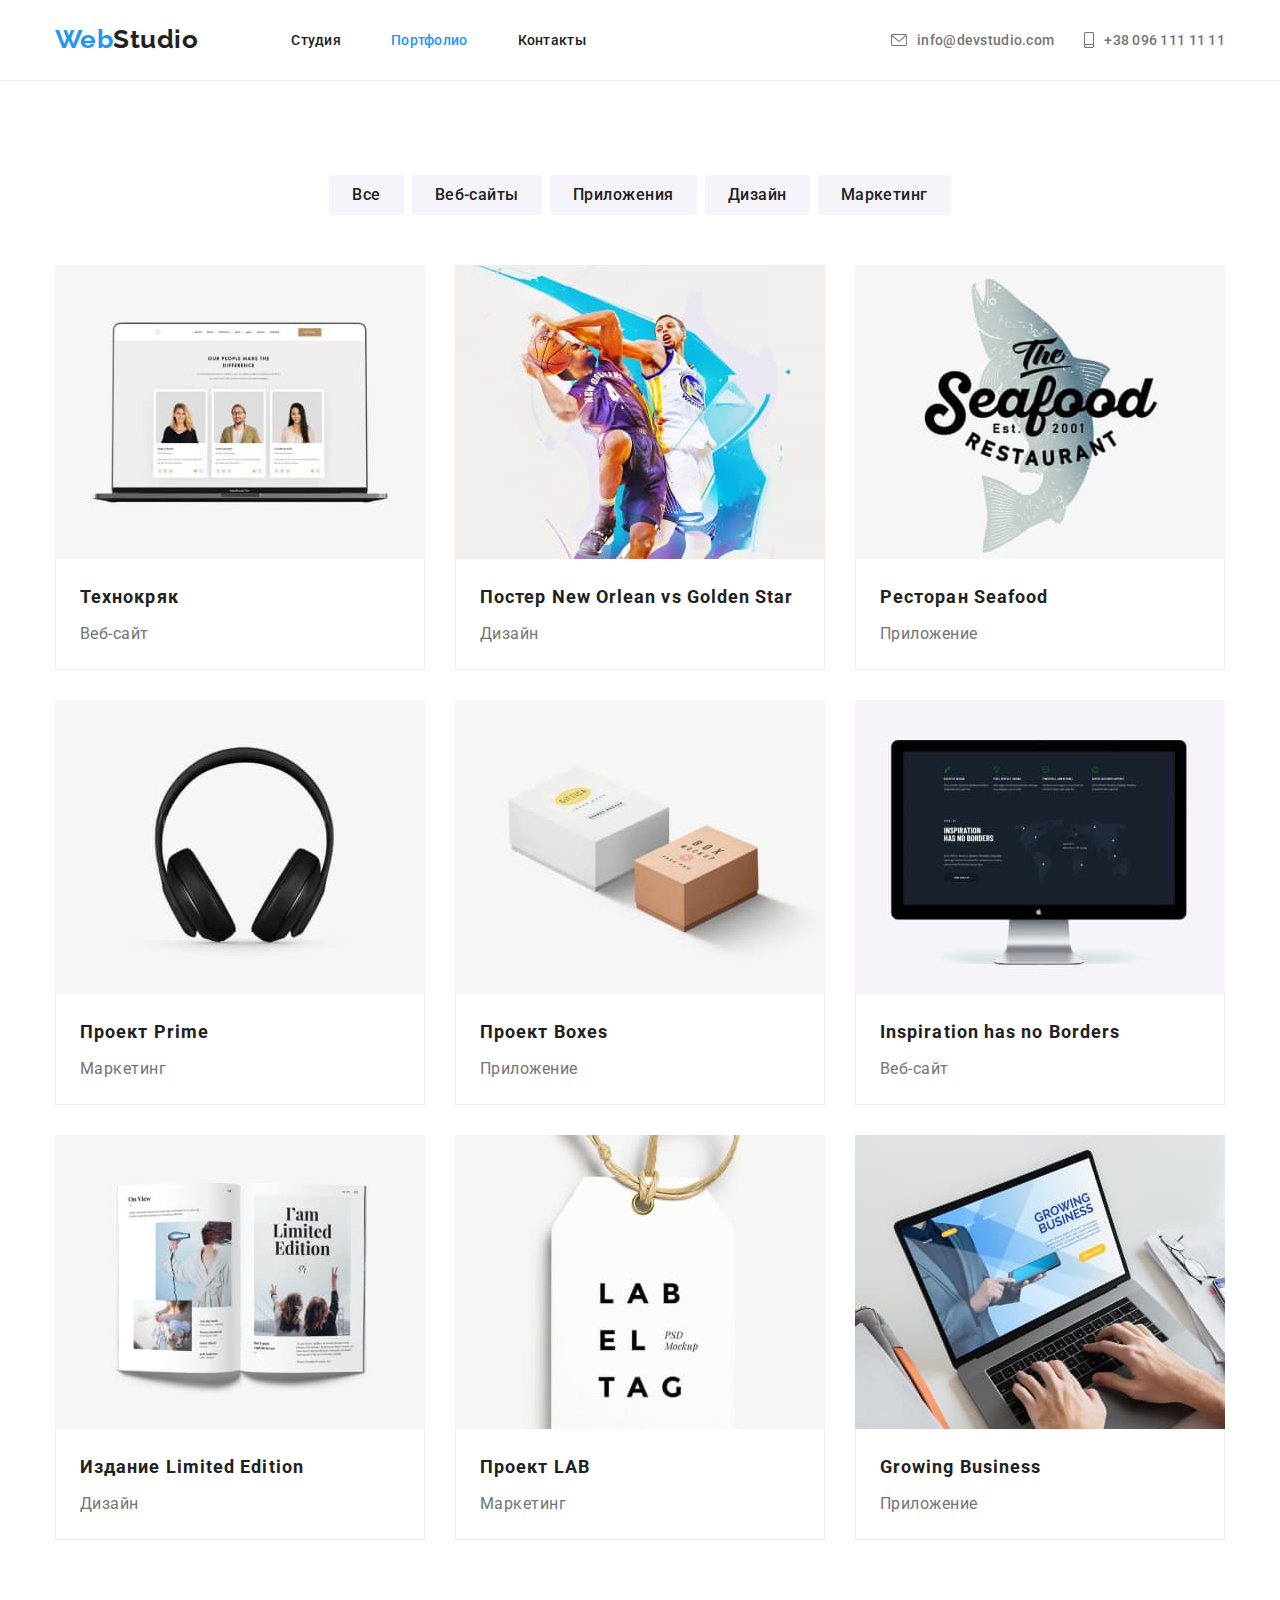
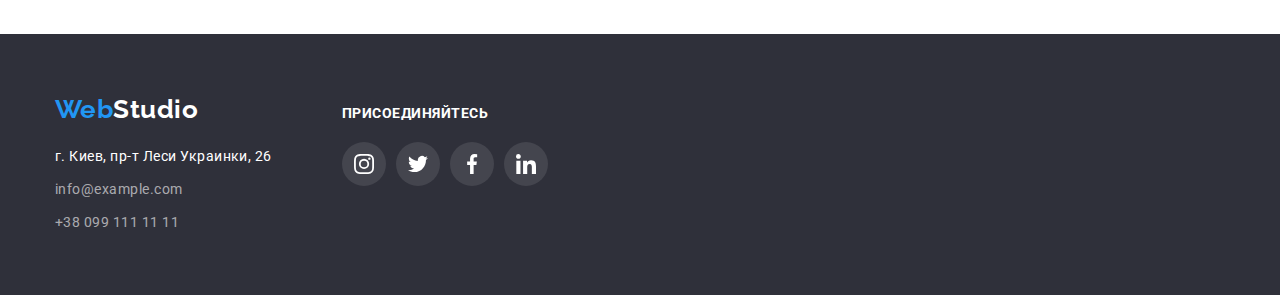
==== portfolio.html @ 502425a2 "Добавляет фиксированный хедер и модальное окно" ====
<!DOCTYPE html>
<html lang="ru">
<head>
    <meta charset="UTF-8">
    <meta http-equiv="X-UA-Compatible" content="IE=edge">
    <meta name="viewport" content="width=device-width, initial-scale=1.0">
    <title>Portfolio</title>
    <link href="https://fonts.googleapis.com/css2?family=Raleway:wght@700&family=Roboto:wght@400;500;700&display=swap"
        rel="stylesheet">
    <link rel="stylesheet" href="https://cdnjs.cloudflare.com/ajax/libs/modern-normalize/1.1.0/modern-normalize.min.css">
    <!-- кастомные стили -->
    <link rel="stylesheet" href="./css/styles.css">
</head>
    <body>
    <header class="page-header">
        <div class="container nav">
            <a href="/" class="logo"><span class="logo-web">Web</span>Studio</a>
            <nav class="navigation">
                <ul class="site-nav list">
                    <li class="item">
                        <a href="./index.html" class="link">Студия</a>
                    </li>
                    <li class="item">
                        <a href="./portfolio.html" class="link current">Портфолио</a>
                    </li>
                    <li class="item">
                        <a href="" class="link">Контакты</a>
                    </li>
                </ul>
            </nav>
            <ul class="contacts-link">
                <li class="item">
                    <a class="link" href="mailto:info@devstudio.com">
                        <svg class="contacts-item" width="16" height="12">
                            <use href="./images/sprite.svg#icon-envelope"></use>
                        </svg>
                        info@devstudio.com</a>
                </li>
                <li class="item">
                    <a class="link" href="tel:+380961111111">
                        <svg class="contacts-item" width="10" height="16">
                            <use href="./images/sprite.svg#icon-smartphone"></use>
                        </svg>
                        +38 096 111 11 11</a>
                </li>
            </ul>
        </div>
    </header>
    <main>
        <section class="section">
            <div class="container">
                <h1 class="visually-hidden">Портфолио</h1>
                <ul class="filters">
                    <li class="filters-button"><button type="button">Все</button></li>
                    <li class="filters-button"><button type="button">Веб-сайты</button></li>
                    <li class="filters-button"><button type="button">Приложения</button></li>
                    <li class="filters-button"><button type="button">Дизайн</button></li>
                    <li class="filters-button"><button type="button">Маркетинг</button></li>
                </ul>
                <ul class="portfolio">
                    <li class="portfolio-card">
                        <a href="" class="portfolio-link">
                            <img class="portfolio-foto" src="./images/portfolio/tecnokriac.jpg" alt="фото сотрудников" width="370">
                            <div class="portfolio-link-container">
                                <h2 class="portfolio-title">Технокряк</h2>
                                <p>Веб-сайт</p>
                            </div>
                        </a>
                    </li>
                    <li class="portfolio-card">
                        <a href="" class="portfolio-link">
                            <img class="portfolio-foto" src="./images/portfolio/poster.jpg" alt="мужчины играют в баскетбол" width="370">
                            <div class="portfolio-link-container">
                                <h2 class="portfolio-title">Постер New Orlean vs Golden Star</h2>
                                <p>Дизайн</p>
                            </div>
                        </a>
                    </li>
                    <li class="portfolio-card">
                        <a href="" class="portfolio-link">
                            <img class="portfolio-foto" src="./images/portfolio/restaurant.jpg" alt="вывеска с названием ресторана" width="370">
                            <div class="portfolio-link-container">
                                <h2 class="portfolio-title">Ресторан Seafood</h2>
                                <p>Приложение</p>
                            </div>
                        </a>
                    </li>
                    <li class="portfolio-card">
                        <a href="" class="portfolio-link">
                            <img class="portfolio-foto" src="./images/portfolio/prime.jpg" alt="наушники" width="370">
                            <div class="portfolio-link-container">
                                <h2 class="portfolio-title">Проект Prime</h2>
                                <p>Маркетинг</p>
                            </div>
                        </a>
                    </li>
                    <li class="portfolio-card">
                        <a href="" class="portfolio-link">
                            <img class="portfolio-foto" src="./images/portfolio/boxes.jpg" alt="две коробочки" width="370">
                            <div class="portfolio-link-container">
                                <h2 class="portfolio-title">Проект Boxes</h2>
                                <p>Приложение</p>
                            </div>
                        </a>
                    </li>
                    <li class="portfolio-card">
                        <a href="" class="portfolio-link">
                            <img class="portfolio-foto" src="./images/portfolio/inspiration.jpg" alt="монитор" width="370">
                            <div class="portfolio-link-container">
                                <h2 class="portfolio-title">Inspiration has no Borders</h2>
                                <p>Веб-сайт</p>
                            </div>
                        </a>
                    </li>
                    <li class="portfolio-card">
                        <a href="" class="portfolio-link">
                            <img class="portfolio-foto" src="./images/portfolio/limited-edition.jpg" alt="открытая книга" width="370">
                            <div class="portfolio-link-container">
                                <h2 class="portfolio-title">Издание Limited Edition</h2>
                                <p>Дизайн</p>
                            </div>
                        </a>
                    </li>
                    <li class="portfolio-card">
                        <a href="" class="portfolio-link">
                            <img class="portfolio-foto" src="./images/portfolio/lab.jpg" alt="бирка с надписью">
                            <div class="portfolio-link-container">
                                <h2 class="portfolio-title">Проект LAB</h2>
                                <p>Маркетинг</p>
                            </div>
                        </a>
                    </li>
                    <li class="portfolio-card">
                        <a href="" class="portfolio-link">
                            <img class="portfolio-foto" src="./images/portfolio/glowing-business.jpg" alt="ноутбук" width="370">
                           <div class="portfolio-link-container">
                                <h2 class="portfolio-title">Growing Business</h2>
                                <p>Приложение</p>
                           </div>
                        </a>
                    </li>
                </ul>
            </div>
        </section>

    </main>
        <!-- Футер -->
    <footer class="footer">
        <div class="container">
            <div class="footer-address">
                <a href="/" class="logo logo-footer"><span class="logo-web">Web</span>Studio</a>
                <address class="address">г. Киев, пр-т Леси Украинки, 26
                    <a href="mailto:info@devstudio.com" class="address-link">info@example.com</a>
                    <a href="tel:+380961111111" class="address-link"> +38 099 111 11 11</a>
                </address>
            </div>
            <div class="connect">
                <h3 class="title">Присоединяйтесь</h3>
                <ul class="social-item">
                    <li class="social-list">
                        <a class="social-link" href="https://www.instagram.com/" target="_blank">
                            <svg class="social-icon">
                                <use href="./images/sprite.svg#instagram"></use>
                            </svg>
                        </a>
                    </li>
                    <li class="social-list">
                        <a class="social-link" href="https://www.twitter.com/" target="_blank">
                            <svg class="social-icon">
                                <use href="./images/sprite.svg#twitter"></use>
                            </svg>
                        </a>
                    </li>
                    <li class="social-list">
                        <a class="social-link" href="https://www.facebook.com/" target="_blank">
                            <svg class="social-icon">
                                <use href="./images/sprite.svg#facebook"></use>
                            </svg>
                        </a>
                    </li>
                    <li class="social-list">
                        <a class="social-link" href="https://www.linkedin.com/" target="_blank">
                            <svg class="social-icon">
                                <use href="./images/sprite.svg#linkedin"></use>
                            </svg>
                        </a>
                    </li>
                </ul>
            </div>
    
        </div>
    </footer>
    <!-- Скрипт для фиксированного хедера  -->
    <script>
        const { height: pageHeaderHeight } = document
            .querySelector(".page-header")
            .getBoundingClientRect();

        document.body.style.paddingTop = `${pageHeaderHeight}px`;
    </script>
    </body>
</html>
---- css/styles.css ----
:root {
  --primary-text-color: #757575;
  --title-text-color: #212121;
  --accent-color: #2196f3;
  --primary-white-color: #e5e5e5;
  --primary-dark-color: #2f303a;
  --section-color: #f5f4fa;
  --secondary-white-color: #ffffff;
  --address-color: rgba(255, 255, 255, 0.6);
  --icon-color: #afb1b8;
  /* переменные шрифта */
  --main-font: Roboto, sans-serif;
  --accent-font: Raleway, sans-serif;
}

body {
  background-color: var(--secondary-white-color);
  color: var(--primary-text-color);

  font-family: var(--main-font);
  letter-spacing: 0.03em;
}

.section {
  padding: 94px 0;
}
/* Утилиты */

.list,
ul {
  list-style: none;
  padding-left: 0;
  margin-top: 0;
  margin-bottom: 0;
}

h1,
h2,
h3 {
  margin-top: 0;
  margin-bottom: 0;
}
img {
  display: block;
}
header {
  background-color: var(--secondary-white-color);
}

button {
  padding: 6px 22px;
  min-width: 73px;

  font-family: inherit;
  font-weight: 500;
  font-size: 16px;
  line-height: 1.6;
  text-align: center;
  letter-spacing: 0.03em;
  cursor: pointer;
  text-align: center;

  border-radius: 4px;
  border: 1px solid transparent;

  color: var(--title-text-color);
  background-color: var(--section-color);
}

button:focus,
button:hover {
  color: var(--secondary-white-color);
  background-color: var(--accent-color);
  box-shadow: 0px 3px 1px rgba(0, 0, 0, 0.1), 0px 1px 2px rgba(0, 0, 0, 0.08),
    0px 2px 2px rgba(0, 0, 0, 0.12);
}

.container {
  margin-left: auto;
  margin-right: auto;
  width: 1200px;
  padding-left: 15px;
  padding-right: 15px;
}
/* скрыть заголовок */
.visually-hidden {
  position: absolute;
  white-space: nowrap;
  width: 1px;
  height: 1px;
  overflow: hidden;
  border: 0;
  padding: 0;
  clip: rect(0 0 0 0);
  clip-path: inset(50%);
  margin: -1px;
}
/* Шапка сайта */

/* фиксированный хедер */
.page-header {
  position: fixed;
  top: 0;
  left: 0;
  width: 100%;
  min-height: 80px;
  border-bottom: 1px solid #ececec;
}
/* Лого */
.logo {
  color: var(--title-text-color);
  font-family: var(--accent-font);
  font-weight: 700;
  font-size: 26px;
  line-height: 1.2;
  text-decoration: none;
}

.logo-web {
  color: var(--accent-color);
}

.nav {
  display: flex;
  align-items: center;
}
.navigation {
  margin-left: 93px;
}

.site-nav {
  display: flex;
}

.site-nav .item:not(:last-child) {
  margin-right: 50px;
}
.site-nav a {
  display: block;
  padding-top: 32px;
  padding-bottom: 32px;

  color: var(--title-text-color);
  font-weight: 500;
  font-size: 14px;
  line-height: 1.15;
  letter-spacing: 0.02em;
  text-decoration: none;
}

.site-nav a:hover,
.site-nav a:focus {
  color: var(--accent-color);
}
.list .current {
  color: var(--accent-color);
}

.contacts-link {
  display: flex;
  margin-left: auto;
  align-items: center;
}

.link {
  display: flex;
  align-items: center;
}
.contacts-item {
  margin-right: 10px;
  fill: currentColor;
}

.contacts-link .item:not(:last-child) {
  margin-right: 30px;
}
.contacts-link a {
  display: flex;
  padding-top: 32px;
  padding-bottom: 32px;
  align-items: center;
  color: var(--primary-text-color);
  font-weight: 500;
  font-size: 14px;
  line-height: 0.15;
  letter-spacing: 0.02em;
  text-decoration: none;
}

.contacts-link a:hover,
.contacts-link a:focus {
  color: var(--accent-color);
}

.contacts-item:hover,
.contacts-item:focus {
  fill: var(--accent-color);
}

/* Герой */
.hero {
  text-align: center;
  padding-top: 200px;
  padding-bottom: 200px;
}

.overlay {
  max-width: 1600px;
  height: 600px;
  margin-left: auto;
  margin-right: auto;

  background-image: linear-gradient(
      to right,
      rgba(47, 48, 58, 0.4),
      rgba(47, 48, 58, 0.4)
    ),
    url("../images/hero.jpg");

  background-color: #c4c4c4;
  background-size: contain;
}
.hero-title {
  margin: 0 auto 30px;
  max-width: 696px;

  color: var(--secondary-white-color);
  font-weight: 900;
  font-size: 44px;
  line-height: 1.37;
  text-transform: uppercase;
  letter-spacing: 0.06em;
}

.hero-button {
  padding: 10px 32px;
  min-width: 200px;

  color: var(--secondary-white-color);
  letter-spacing: 0.06em;
  text-align: center;

  background-color: var(--accent-color);
  border-radius: 4px;
  border: 1px solid transparent;
}
.hero-button:hover,
.hero-button:focus {
  background-color: #188ce8;
}
/* Преимущества */

.feature {
  display: flex;
  flex-wrap: wrap;
}
.feature .item {
  width: calc((100% - 90px) / 4);
  margin-right: 30px;
  margin-bottom: 30px;
}

.icon {
  width: 70px;
  height: 70px;
}

.item-icon {
  display: flex;
  align-items: center;
  justify-content: center;

  width: 270px;
  height: 120px;
  margin-bottom: 30px;

  background-color: var(--section-color);
  border-radius: 4px;
}

.feature .item:nth-child(4n) {
  margin-right: 0;
}

.feature .item:nth-last-child(-n + 4) {
  margin-bottom: 0;
}

.feature .title {
  color: var(--title-text-color);
  font-weight: 700;
  font-size: 14px;
  line-height: 1.14;
  text-transform: uppercase;

  margin-top: 0;
  margin-bottom: 10px;
}
.feature p {
  font-size: 14px;
  line-height: 1.71;

  margin-top: 0;
  margin-bottom: 0;
}

/* Наши услуги */
.work {
  padding-top: 0;
}
.section-title {
  color: var(--title-text-color);
  font-weight: 700;
  font-size: 36px;
  line-height: 1.17;
  text-align: center;

  margin-top: 0;
  margin-bottom: 50px;
}
.work-list {
  display: flex;
  flex-wrap: wrap;
}

.work-list-item:not(:nth-child(3n)) {
  margin-right: 30px;
}

/* Наша команда */
.team {
  background-color: var(--section-color);
}
.team-list {
  display: flex;
  flex-wrap: wrap;
  margin: -15px;
}

.team-list .team-card {
  width: 270px;
}

.team-card {
  width: 270px;
  margin: 15px;

  background: #ffffff;
  box-shadow: 0px 1px 3px rgba(0, 0, 0, 0.12), 0px 1px 1px rgba(0, 0, 0, 0.14),
    0px 2px 1px rgba(0, 0, 0, 0.2);
  border-radius: 0px 0px 4px 4px;
}
.team-card h3 {
  margin-bottom: 10px;

  font-weight: 500;
  font-size: 16px;
  line-height: 1.19;
  color: var(--title-text-color);
  text-align: center;
}

.team-card p {
  margin-top: 0;

  font-size: 16px;
  line-height: 1.19;
  color: var(--primary-text-color);
  text-align: center;
}
.team-title {
  padding-top: 30px;
  padding-bottom: 30px;
}
.social-item {
  display: flex;
  align-items: baseline;
  justify-content: center;
}

.social-list:not(:last-child) {
  margin-right: 10px;
}

.social-link {
  display: flex;
  width: 44px;
  height: 44px;
  padding: 0;
  border: none;
  border-radius: 50%;
  align-items: center;
  justify-content: center;
}

.social-icon {
  width: 20px;
  height: 20px;
  fill: var(--icon-color);
}
.social-link:hover .social-icon,
.social-link:focus .social-icon {
  fill: var(--secondary-white-color);
}
/* Постоянные клиенты  */
.client {
  display: flex;
  flex-wrap: wrap;
}
.client-item {
  display: flex;
  width: calc((100% - 5 * 30px) / 6);
  height: 92px;
  border: 1px solid var(--icon-color);
  border-radius: 4px;
  justify-content: center;
  align-items: center;
}

.client-item:not(:nth-child(6n)) {
  margin-right: 30px;
}
.client-item:hover,
.client-item:focus {
  border: 1px solid var(--accent-color);
}
.client-link {
  display: flex;

  justify-content: center;
  align-items: center;
  width: 170px;
  height: 92px;
}
.client-icon {
  width: 106px;
  height: 60px;
  fill: var(--icon-color);
}

.client-item:hover .client-icon,
.client-item:focus .client-icon {
  fill: var(--accent-color);
}
/* Футер */
footer {
  background-color: var(--primary-dark-color);
  padding-top: 60px;
  padding-bottom: 60px;
}
.footer .container {
  display: flex;
  align-items: baseline;
}
.footer-address {
  margin-right: 70px;
}
.footer .logo {
  color: var(--secondary-white-color);
}

.logo-footer {
  display: block;
  margin-bottom: 20px;
}
.address {
  display: block;

  color: var(--secondary-white-color);
  font-size: 14px;
  font-style: normal;
  line-height: 1.7;
}
.address > .address-link {
  padding-top: 9px;
}
.address-link {
  display: block;

  color: var(--address-color);

  font-weight: 400;
  font-size: 14px;

  line-height: 1.7;
  text-decoration: none;
}

.address-link:hover,
.address-link:focus {
  color: var(--accent-color);
}

.connect .title {
  margin-bottom: 20px;

  color: var(--secondary-white-color);
  font-weight: 700;
  font-size: 14px;
  line-height: 1.14;
  text-transform: uppercase;
}

.connect .social-link {
  background-color: rgba(255, 255, 255, 0.1);
}
.social-link:hover,
.social-link:focus {
  background-color: var(--accent-color);
}
.connect .social-icon {
  fill: var(--secondary-white-color);
}

/* Модальное окно */
.backdrop {
  position: fixed;
  top: 0;
  left: 0;
  width: 100%;
  height: 100%;

  background: rgba(0, 0, 0, 0.2);
}
.modal {
  position: absolute;
  top: 50%;
  left: 50%;
  transform: translate(-50%, -50%);
  min-width: 528px;
  min-height: 581px;

  background: #ffffff;
  box-shadow: 0px 1px 3px rgba(0, 0, 0, 0.12), 0px 1px 1px rgba(0, 0, 0, 0.14),
    0px 2px 1px rgba(0, 0, 0, 0.2);
  border-radius: 4px;
}
.modal .close {
  display: flex;
  align-items: center;
  justify-content: center;
  min-width: 30px;
  height: 30px;
  padding: 0;
  margin-top: 8px;
  margin-right: 8px;
  margin-left: auto;

  border-radius: 50%;
  background: #ffffff;
  border: 1px solid rgba(0, 0, 0, 0.1);
}
.backdrop.is-hidden {
  opacity: 0;
  pointer-events: none;
}

/* портфолио */
.filters {
  display: flex;
  flex-wrap: wrap;
  justify-content: center;
  margin-bottom: 50px;
}
.filters-button:not(:last-child) {
  margin-right: 8px;
}

.portfolio {
  display: flex;
  flex-wrap: wrap;
}
.portfolio-card {
  width: 370px;
  background: #ffffff;
}

.portfolio-card:not(:nth-child(3n)) {
  margin-right: 30px;
}
.portfolio-card:not(:nth-last-child(-n + 3)) {
  margin-bottom: 30px;
}
.portfolio-link:hover,
.portfolio-link:focus {
  box-shadow: 0px 1px 1px rgba(0, 0, 0, 0.12), 0px 4px 4px rgba(0, 0, 0, 0.06),
    1px 4px 6px rgba(0, 0, 0, 0.16);
}
.portfolio-link {
  display: block;
  text-decoration: none;
}

.portfolio-link-container {
  padding: 20px 24px;
  border-left: 1px solid #eeeeee;
  border-bottom: 1px solid #eeeeee;
  border-right: 1px solid #eeeeee;
}
.portfolio-title {
  color: var(--title-text-color);
  font-size: 18px;
  line-height: 2;

  letter-spacing: 0.06em;

  margin-bottom: 4px;
}
.portfolio-link p {
  color: var(--primary-text-color);

  font-size: 16px;
  line-height: 1.88;

  margin: 0;
}
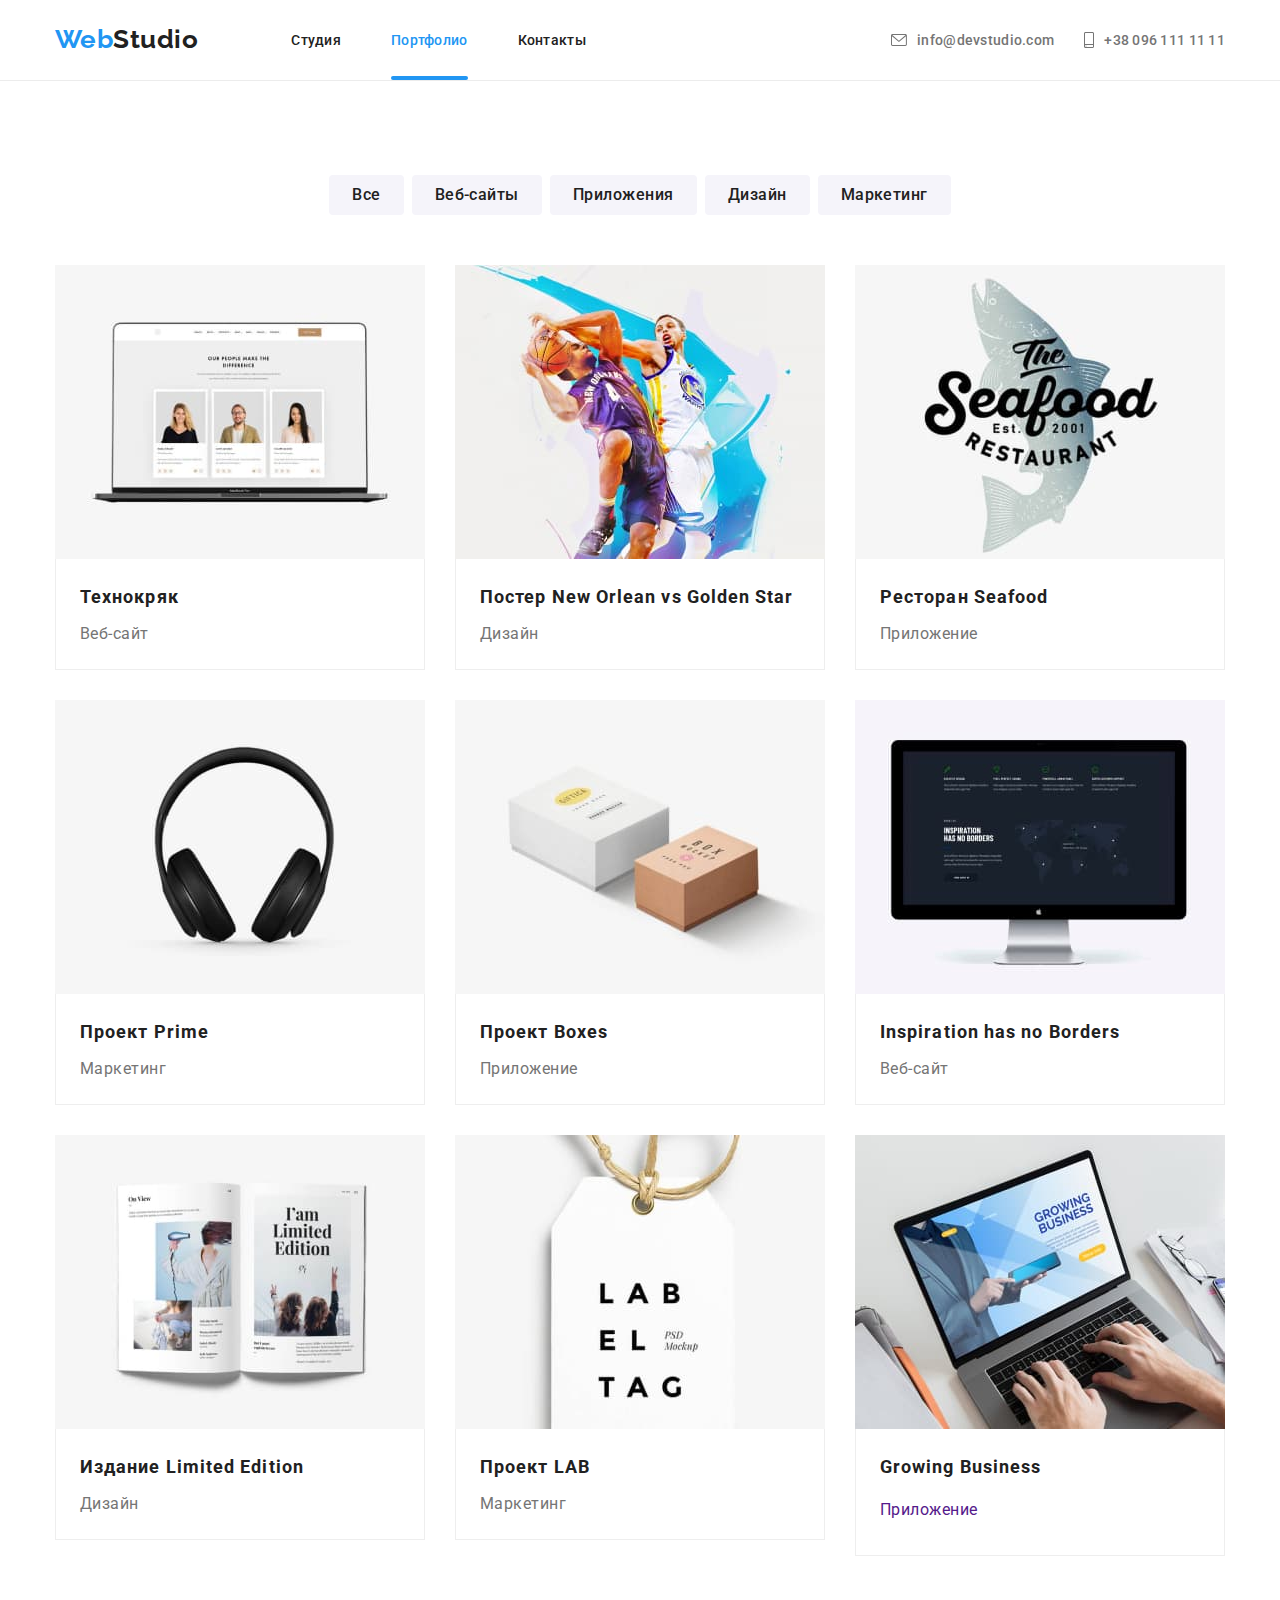
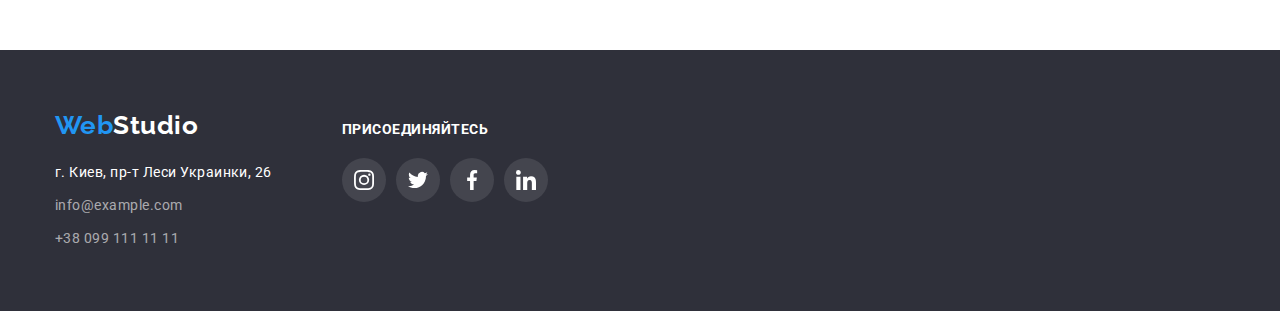
==== commit bab06bff: "Добавляет оверлей в карточки Портфолио" ====
--- a/portfolio.html
+++ b/portfolio.html
@@ -12,6 +12,7 @@
     <link rel="stylesheet" href="./css/styles.css">
 </head>
     <body>
+        <!-- Шапка сайта -->
     <header class="page-header">
         <div class="container nav">
             <a href="/" class="logo"><span class="logo-web">Web</span>Studio</a>
@@ -60,82 +61,136 @@
                 <ul class="portfolio">
                     <li class="portfolio-card">
                         <a href="" class="portfolio-link">
+                            <div class="portfolio-foto-overlay">
                             <img class="portfolio-foto" src="./images/portfolio/tecnokriac.jpg" alt="фото сотрудников" width="370">
-                            <div class="portfolio-link-container">
-                                <h2 class="portfolio-title">Технокряк</h2>
-                                <p>Веб-сайт</p>
-                            </div>
-                        </a>
-                    </li>
-                    <li class="portfolio-card">
-                        <a href="" class="portfolio-link">
-                            <img class="portfolio-foto" src="./images/portfolio/poster.jpg" alt="мужчины играют в баскетбол" width="370">
+                            <div class="portfolio-overlay">
+                                <p class="overlay-text">Ресурс предлагает комплексные предложения с разным уровнем функционала и сервисов. Все это позволит посетителю получить
+                                исчерпывающие сведения о компании или частном лице</p>
+                            </div>
+                            </div>
+                        <div class="portfolio-link-container">
+                            <h2 class="portfolio-title">Технокряк</h2>
+                            <p class="portfolio-text">Веб-сайт</p>
+                        </div>
+                        </a>                        
+                    </li>
+                    <li class="portfolio-card">
+                        <a href="" class="portfolio-link">
+                            <div class="portfolio-foto-overlay">
+                                <img class="portfolio-foto" src="./images/portfolio/poster.jpg" alt="мужчины играют в баскетбол" width="370">
+                                <div class="portfolio-overlay">
+                                    <p class="overlay-text">Ресурс предлагает комплексные предложения с разным уровнем функционала и сервисов. Все это
+                                    позволит посетителю получить исчерпывающие сведения о компании или частном лице</p>
+                                </div>
+                            </div>
                             <div class="portfolio-link-container">
                                 <h2 class="portfolio-title">Постер New Orlean vs Golden Star</h2>
-                                <p>Дизайн</p>
-                            </div>
-                        </a>
-                    </li>
-                    <li class="portfolio-card">
-                        <a href="" class="portfolio-link">
-                            <img class="portfolio-foto" src="./images/portfolio/restaurant.jpg" alt="вывеска с названием ресторана" width="370">
+                                <p class="portfolio-text">Дизайн</p>
+                            </div>
+                        </a>
+                    </li>
+                    <li class="portfolio-card">
+                        <a href="" class="portfolio-link">
+                            <div class="portfolio-foto-overlay">
+                                <img class="portfolio-foto" src="./images/portfolio/restaurant.jpg" alt="вывеска с названием ресторана" width="370">
+                                <div class="portfolio-overlay">
+                                    <p class="overlay-text">Ресурс предлагает комплексные предложения с разным уровнем функционала и сервисов. Все это
+                                        позволит посетителю получить исчерпывающие сведения о компании или частном лице</p>
+                                </div>
+                            </div>
                             <div class="portfolio-link-container">
                                 <h2 class="portfolio-title">Ресторан Seafood</h2>
-                                <p>Приложение</p>
-                            </div>
-                        </a>
-                    </li>
-                    <li class="portfolio-card">
-                        <a href="" class="portfolio-link">
-                            <img class="portfolio-foto" src="./images/portfolio/prime.jpg" alt="наушники" width="370">
+                                <p class="portfolio-text">Приложение</p>
+                            </div>
+                        </a>
+                    </li>
+                    <li class="portfolio-card">
+                        <a href="" class="portfolio-link">
+                            <div class="portfolio-foto-overlay">
+                                <img class="portfolio-foto" src="./images/portfolio/prime.jpg" alt="наушники" width="370">
+                                <div class="portfolio-overlay">
+                                    <p class="overlay-text">Ресурс предлагает комплексные предложения с разным уровнем функционала и сервисов. Все это
+                                        позволит посетителю получить исчерпывающие сведения о компании или частном лице</p>
+                                </div>
+                            </div>
                             <div class="portfolio-link-container">
                                 <h2 class="portfolio-title">Проект Prime</h2>
-                                <p>Маркетинг</p>
-                            </div>
-                        </a>
-                    </li>
-                    <li class="portfolio-card">
-                        <a href="" class="portfolio-link">
-                            <img class="portfolio-foto" src="./images/portfolio/boxes.jpg" alt="две коробочки" width="370">
+                                <p class="portfolio-text">Маркетинг</p>
+                            </div>
+                        </a>
+                    </li>
+                    <li class="portfolio-card">
+                        <a href="" class="portfolio-link">
+                            <div class="portfolio-foto-overlay">
+                                <img class="portfolio-foto" src="./images/portfolio/boxes.jpg" alt="две коробочки" width="370">
+                                <div class="portfolio-overlay">
+                                    <p class="overlay-text">Ресурс предлагает комплексные предложения с разным уровнем функционала и сервисов. Все это
+                                        позволит посетителю получить исчерпывающие сведения о компании или частном лице</p>
+                                </div>
+                            </div>
                             <div class="portfolio-link-container">
                                 <h2 class="portfolio-title">Проект Boxes</h2>
-                                <p>Приложение</p>
-                            </div>
-                        </a>
-                    </li>
-                    <li class="portfolio-card">
-                        <a href="" class="portfolio-link">
-                            <img class="portfolio-foto" src="./images/portfolio/inspiration.jpg" alt="монитор" width="370">
+                                <p class="portfolio-text">Приложение</p>
+                            </div>
+                        </a>
+                    </li>
+                    <li class="portfolio-card">
+                        <a href="" class="portfolio-link">
+                            <div class="portfolio-foto-overlay">
+                                <img class="portfolio-foto" src="./images/portfolio/inspiration.jpg" alt="монитор" width="370">
+                                <div class="portfolio-overlay">
+                                    <p class="overlay-text">Ресурс предлагает комплексные предложения с разным уровнем функционала и сервисов. Все это
+                                        позволит посетителю получить исчерпывающие сведения о компании или частном лице</p>
+                                </div>
+                            </div>
                             <div class="portfolio-link-container">
                                 <h2 class="portfolio-title">Inspiration has no Borders</h2>
-                                <p>Веб-сайт</p>
-                            </div>
-                        </a>
-                    </li>
-                    <li class="portfolio-card">
-                        <a href="" class="portfolio-link">
-                            <img class="portfolio-foto" src="./images/portfolio/limited-edition.jpg" alt="открытая книга" width="370">
+                                <p class="portfolio-text">Веб-сайт</p>
+                            </div>
+                        </a>
+                    </li>
+                    <li class="portfolio-card">
+                        <a href="" class="portfolio-link">
+                            <div class="portfolio-foto-overlay">
+                                <img class="portfolio-foto" src="./images/portfolio/limited-edition.jpg" alt="открытая книга" width="370">
+                                <div class="portfolio-overlay">
+                                    <p class="overlay-text">Ресурс предлагает комплексные предложения с разным уровнем функционала и сервисов. Все это
+                                        позволит посетителю получить исчерпывающие сведения о компании или частном лице</p>
+                                </div>
+                            </div>
                             <div class="portfolio-link-container">
                                 <h2 class="portfolio-title">Издание Limited Edition</h2>
-                                <p>Дизайн</p>
-                            </div>
-                        </a>
-                    </li>
-                    <li class="portfolio-card">
-                        <a href="" class="portfolio-link">
-                            <img class="portfolio-foto" src="./images/portfolio/lab.jpg" alt="бирка с надписью">
+                                <p class="portfolio-text">Дизайн</p>
+                            </div>
+                        </a>
+                    </li>
+                    <li class="portfolio-card">
+                        <a href="" class="portfolio-link">
+                            <div class="portfolio-foto-overlay">
+                                <img class="portfolio-foto" src="./images/portfolio/lab.jpg" alt="бирка с надписью">
+                                <div class="portfolio-overlay">
+                                    <p class="overlay-text">Ресурс предлагает комплексные предложения с разным уровнем функционала и сервисов. Все это
+                                        позволит посетителю получить исчерпывающие сведения о компании или частном лице</p>
+                                </div>
+                            </div>
                             <div class="portfolio-link-container">
                                 <h2 class="portfolio-title">Проект LAB</h2>
-                                <p>Маркетинг</p>
-                            </div>
-                        </a>
-                    </li>
-                    <li class="portfolio-card">
-                        <a href="" class="portfolio-link">
-                            <img class="portfolio-foto" src="./images/portfolio/glowing-business.jpg" alt="ноутбук" width="370">
-                           <div class="portfolio-link-container">
+                                <p class="portfolio-text">Маркетинг</p>
+                            </div>
+                        </a>
+                    </li>
+                    <li class="portfolio-card">
+                        <a href="" class="portfolio-link">
+                            <div class="portfolio-foto-overlay">
+                                <img class="portfolio-foto" src="./images/portfolio/glowing-business.jpg" alt="ноутбук" width="370">
+                                <div class="portfolio-overlay">
+                                    <p class="overlay-text">Ресурс предлагает комплексные предложения с разным уровнем функционала и сервисов. Все это
+                                        позволит посетителю получить исчерпывающие сведения о компании или частном лице</p>
+                                </div>
+                            </div>
+                            <div class="portfolio-link-container">
                                 <h2 class="portfolio-title">Growing Business</h2>
-                                <p>Приложение</p>
+                                <p >Приложение</p>
                            </div>
                         </a>
                     </li>
--- a/css/styles.css
+++ b/css/styles.css
@@ -65,6 +65,10 @@
 
   color: var(--title-text-color);
   background-color: var(--section-color);
+
+  transition: background-color 250ms cubic-bezier(0.4, 0, 0.2, 1),
+    color 250ms cubic-bezier(0.4, 0, 0.2, 1),
+    box-shadow 250ms cubic-bezier(0.4, 0, 0.2, 1);
 }
 
 button:focus,
@@ -100,6 +104,7 @@
 /* фиксированный хедер */
 .page-header {
   position: fixed;
+  z-index: 999;
   top: 0;
   left: 0;
   width: 100%;
@@ -119,7 +124,7 @@
 .logo-web {
   color: var(--accent-color);
 }
-
+/* навигация */
 .nav {
   display: flex;
   align-items: center;
@@ -146,6 +151,8 @@
   line-height: 1.15;
   letter-spacing: 0.02em;
   text-decoration: none;
+
+  transition: color 250ms cubic-bezier(0.4, 0, 0.2, 1);
 }
 
 .site-nav a:hover,
@@ -155,7 +162,19 @@
 .list .current {
   color: var(--accent-color);
 }
-
+/* подчеркивание активной страницы */
+.list .current::after {
+  content: "";
+  position: absolute;
+  left: 0;
+  bottom: 0;
+  display: block;
+  width: 100%;
+  height: 4px;
+  background-color: var(--accent-color);
+  border-radius: 2px;
+}
+/* контакты */
 .contacts-link {
   display: flex;
   margin-left: auto;
@@ -163,6 +182,7 @@
 }
 
 .link {
+  position: relative;
   display: flex;
   align-items: center;
 }
@@ -185,6 +205,8 @@
   line-height: 0.15;
   letter-spacing: 0.02em;
   text-decoration: none;
+
+  transition: color 250ms cubic-bezier(0.4, 0, 0.2, 1);
 }
 
 .contacts-link a:hover,
@@ -218,7 +240,7 @@
     url("../images/hero.jpg");
 
   background-color: #c4c4c4;
-  background-size: contain;
+  background-size: cover;
 }
 .hero-title {
   margin: 0 auto 30px;
@@ -243,6 +265,8 @@
   background-color: var(--accent-color);
   border-radius: 4px;
   border: 1px solid transparent;
+
+  transition: background-color 250ms cubic-bezier(0.4, 0, 0.2, 1);
 }
 .hero-button:hover,
 .hero-button:focus {
@@ -326,7 +350,26 @@
 .work-list-item:not(:nth-child(3n)) {
   margin-right: 30px;
 }
-
+.work-list-item {
+  position: relative;
+}
+.work-box {
+  position: absolute;
+  bottom: 0;
+  width: 370px;
+  height: 70px;
+  background: rgba(47, 48, 58, 0.8);
+}
+.work-title {
+  font-weight: 700;
+  font-size: 14px;
+  line-height: 1.14;
+  color: var(--secondary-white-color);
+  text-transform: uppercase;
+  text-align: center;
+
+  margin-top: 27px;
+}
 /* Наша команда */
 .team {
   background-color: var(--section-color);
@@ -391,12 +434,16 @@
   border-radius: 50%;
   align-items: center;
   justify-content: center;
+
+  transition: background-color 250ms cubic-bezier(0.4, 0, 0.2, 1);
 }
 
 .social-icon {
   width: 20px;
   height: 20px;
   fill: var(--icon-color);
+
+  transition: fill 250ms cubic-bezier(0.4, 0, 0.2, 1);
 }
 .social-link:hover .social-icon,
 .social-link:focus .social-icon {
@@ -415,6 +462,8 @@
   border-radius: 4px;
   justify-content: center;
   align-items: center;
+
+  transition: border 250ms cubic-bezier(0.4, 0, 0.2, 1);
 }
 
 .client-item:not(:nth-child(6n)) {
@@ -436,6 +485,8 @@
   width: 106px;
   height: 60px;
   fill: var(--icon-color);
+
+  transition: fill 250ms cubic-bezier(0.4, 0, 0.2, 1);
 }
 
 .client-item:hover .client-icon,
@@ -484,6 +535,8 @@
 
   line-height: 1.7;
   text-decoration: none;
+
+  transition: color 250ms cubic-bezier(0.4, 0, 0.2, 1);
 }
 
 .address-link:hover,
@@ -545,11 +598,11 @@
   margin-top: 8px;
   margin-right: 8px;
   margin-left: auto;
-
   border-radius: 50%;
   background: #ffffff;
   border: 1px solid rgba(0, 0, 0, 0.1);
 }
+
 .backdrop.is-hidden {
   opacity: 0;
   pointer-events: none;
@@ -580,17 +633,45 @@
 }
 .portfolio-card:not(:nth-last-child(-n + 3)) {
   margin-bottom: 30px;
+}
+
+.portfolio-link {
+  position: relative;
+  display: block;
+  text-decoration: none;
+  transition: box-shadow 250ms cubic-bezier(0.4, 0, 0.2, 1);
 }
 .portfolio-link:hover,
 .portfolio-link:focus {
   box-shadow: 0px 1px 1px rgba(0, 0, 0, 0.12), 0px 4px 4px rgba(0, 0, 0, 0.06),
     1px 4px 6px rgba(0, 0, 0, 0.16);
 }
-.portfolio-link {
-  display: block;
-  text-decoration: none;
-}
-
+.portfolio-foto-overlay {
+  position: relative;
+  overflow: hidden;
+}
+.portfolio-overlay {
+  position: absolute;
+  top: 1px;
+  left: 0;
+  width: 100%;
+  height: 100%;
+  background-color: rgba(33, 150, 243, 0.9);
+  transform: translateY(100%);
+  transition: transform 250ms cubic-bezier(0.4, 0, 0.2, 1);
+}
+.overlay-text {
+  font-size: 18px;
+  line-height: 1.55;
+
+  padding-top: 63px;
+  padding-left: 24px;
+  margin: 0;
+  color: var(--secondary-white-color);
+}
+.portfolio-link:hover .portfolio-overlay {
+  transform: translateY(0);
+}
 .portfolio-link-container {
   padding: 20px 24px;
   border-left: 1px solid #eeeeee;
@@ -606,7 +687,7 @@
 
   margin-bottom: 4px;
 }
-.portfolio-link p {
+.portfolio-text {
   color: var(--primary-text-color);
 
   font-size: 16px;
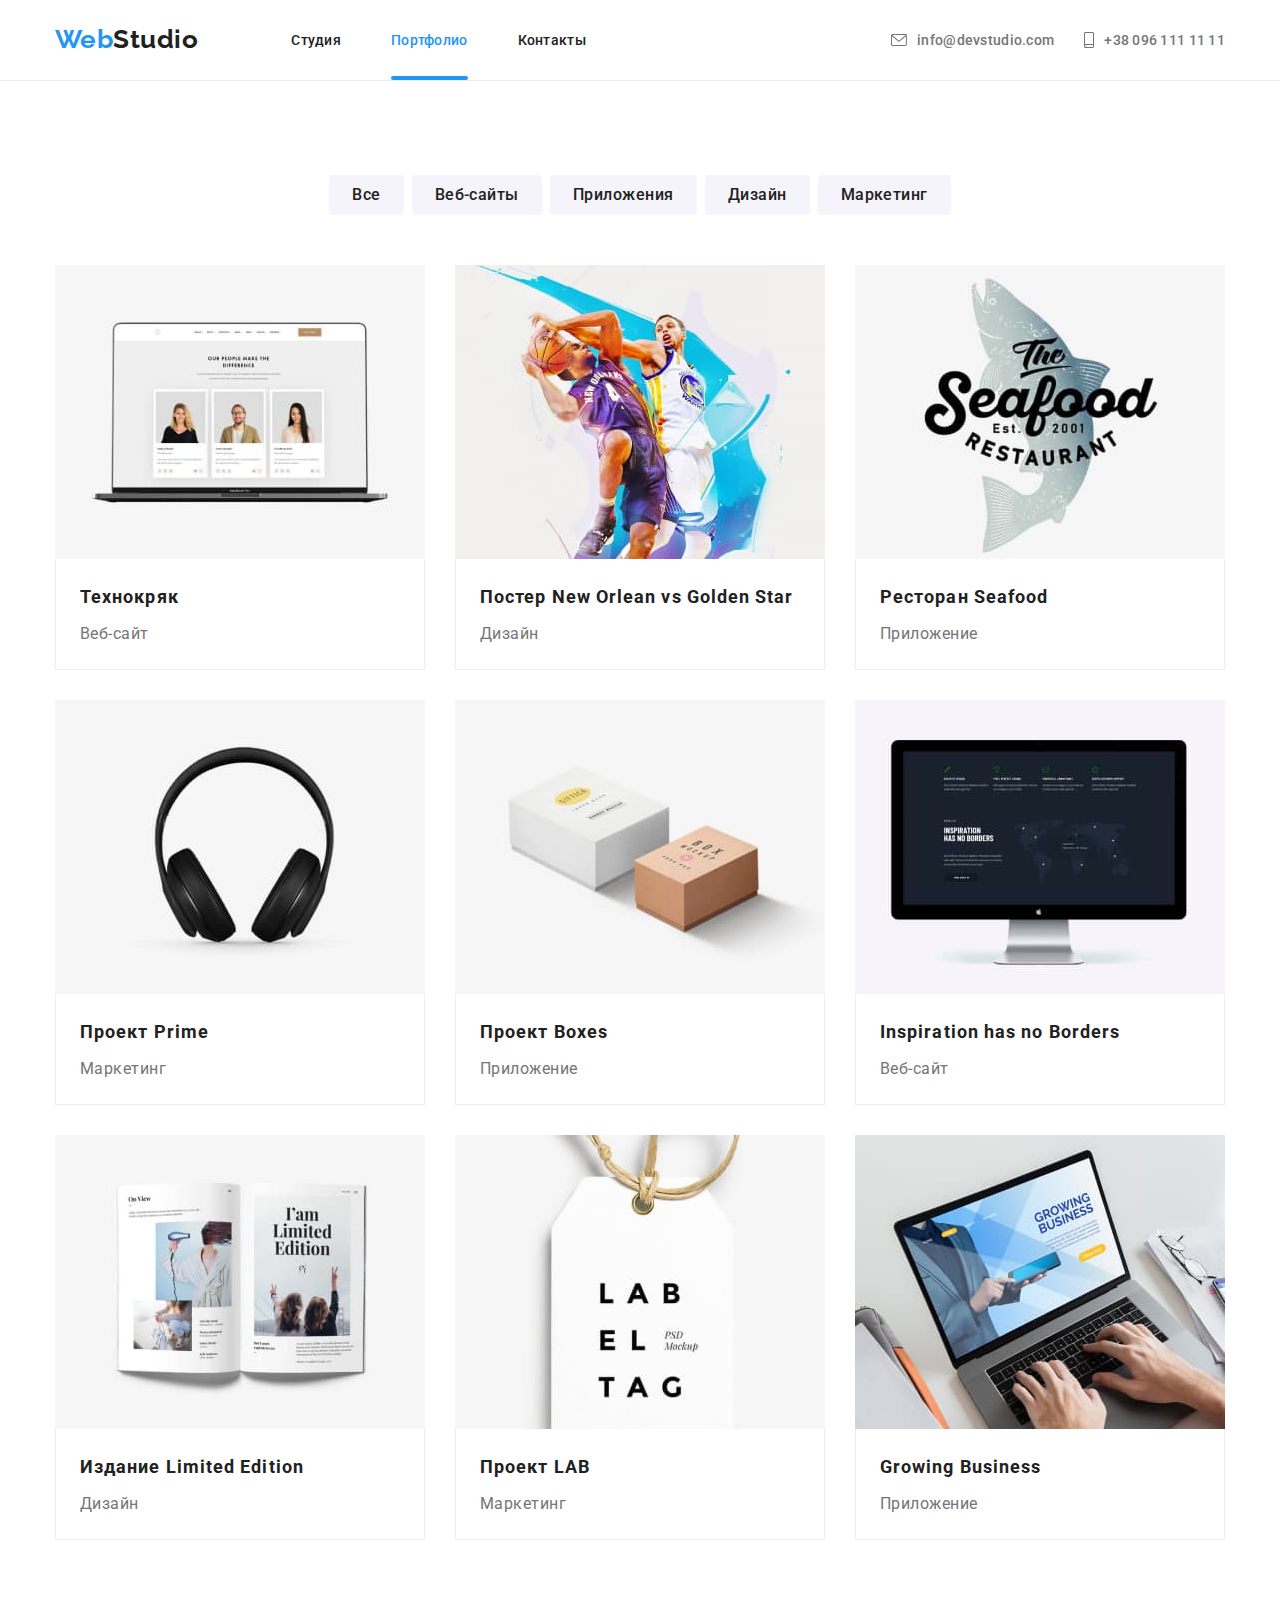
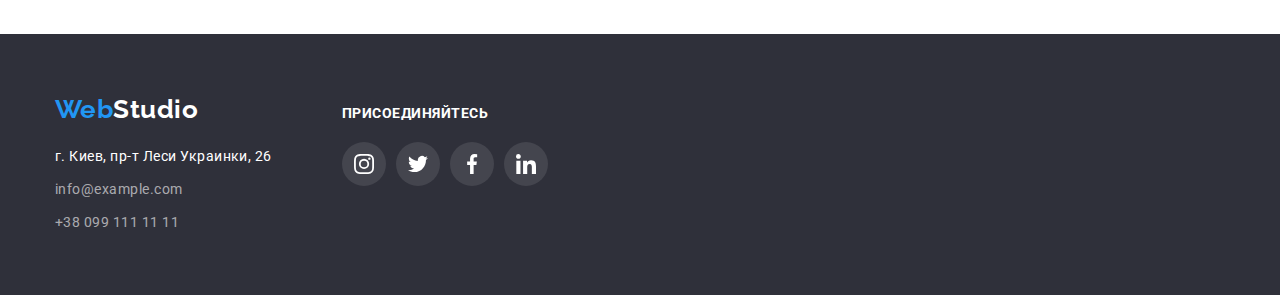
==== commit b666e9da: "Добавляет CSSпереход для модального окна" ====
--- a/portfolio.html
+++ b/portfolio.html
@@ -190,7 +190,7 @@
                             </div>
                             <div class="portfolio-link-container">
                                 <h2 class="portfolio-title">Growing Business</h2>
-                                <p >Приложение</p>
+                                <p class="portfolio-text">Приложение</p>
                            </div>
                         </a>
                     </li>
--- a/css/styles.css
+++ b/css/styles.css
@@ -572,9 +572,12 @@
   left: 0;
   width: 100%;
   height: 100%;
-
-  background: rgba(0, 0, 0, 0.2);
-}
+  opacity: 1;
+  background-color: rgba(0, 0, 0, 0.2);
+
+  transition: opacity 250ms cubic-bezier(0.4, 0, 0.2, 1);
+}
+
 .modal {
   position: absolute;
   top: 50%;
@@ -583,7 +586,7 @@
   min-width: 528px;
   min-height: 581px;
 
-  background: #ffffff;
+  background-color: #ffffff;
   box-shadow: 0px 1px 3px rgba(0, 0, 0, 0.12), 0px 1px 1px rgba(0, 0, 0, 0.14),
     0px 2px 1px rgba(0, 0, 0, 0.2);
   border-radius: 4px;
@@ -606,6 +609,8 @@
 .backdrop.is-hidden {
   opacity: 0;
   pointer-events: none;
+
+  transition: opacity 250ms cubic-bezier(0.4, 0, 0.2, 1);
 }
 
 /* портфолио */
@@ -636,7 +641,6 @@
 }
 
 .portfolio-link {
-  position: relative;
   display: block;
   text-decoration: none;
   transition: box-shadow 250ms cubic-bezier(0.4, 0, 0.2, 1);
